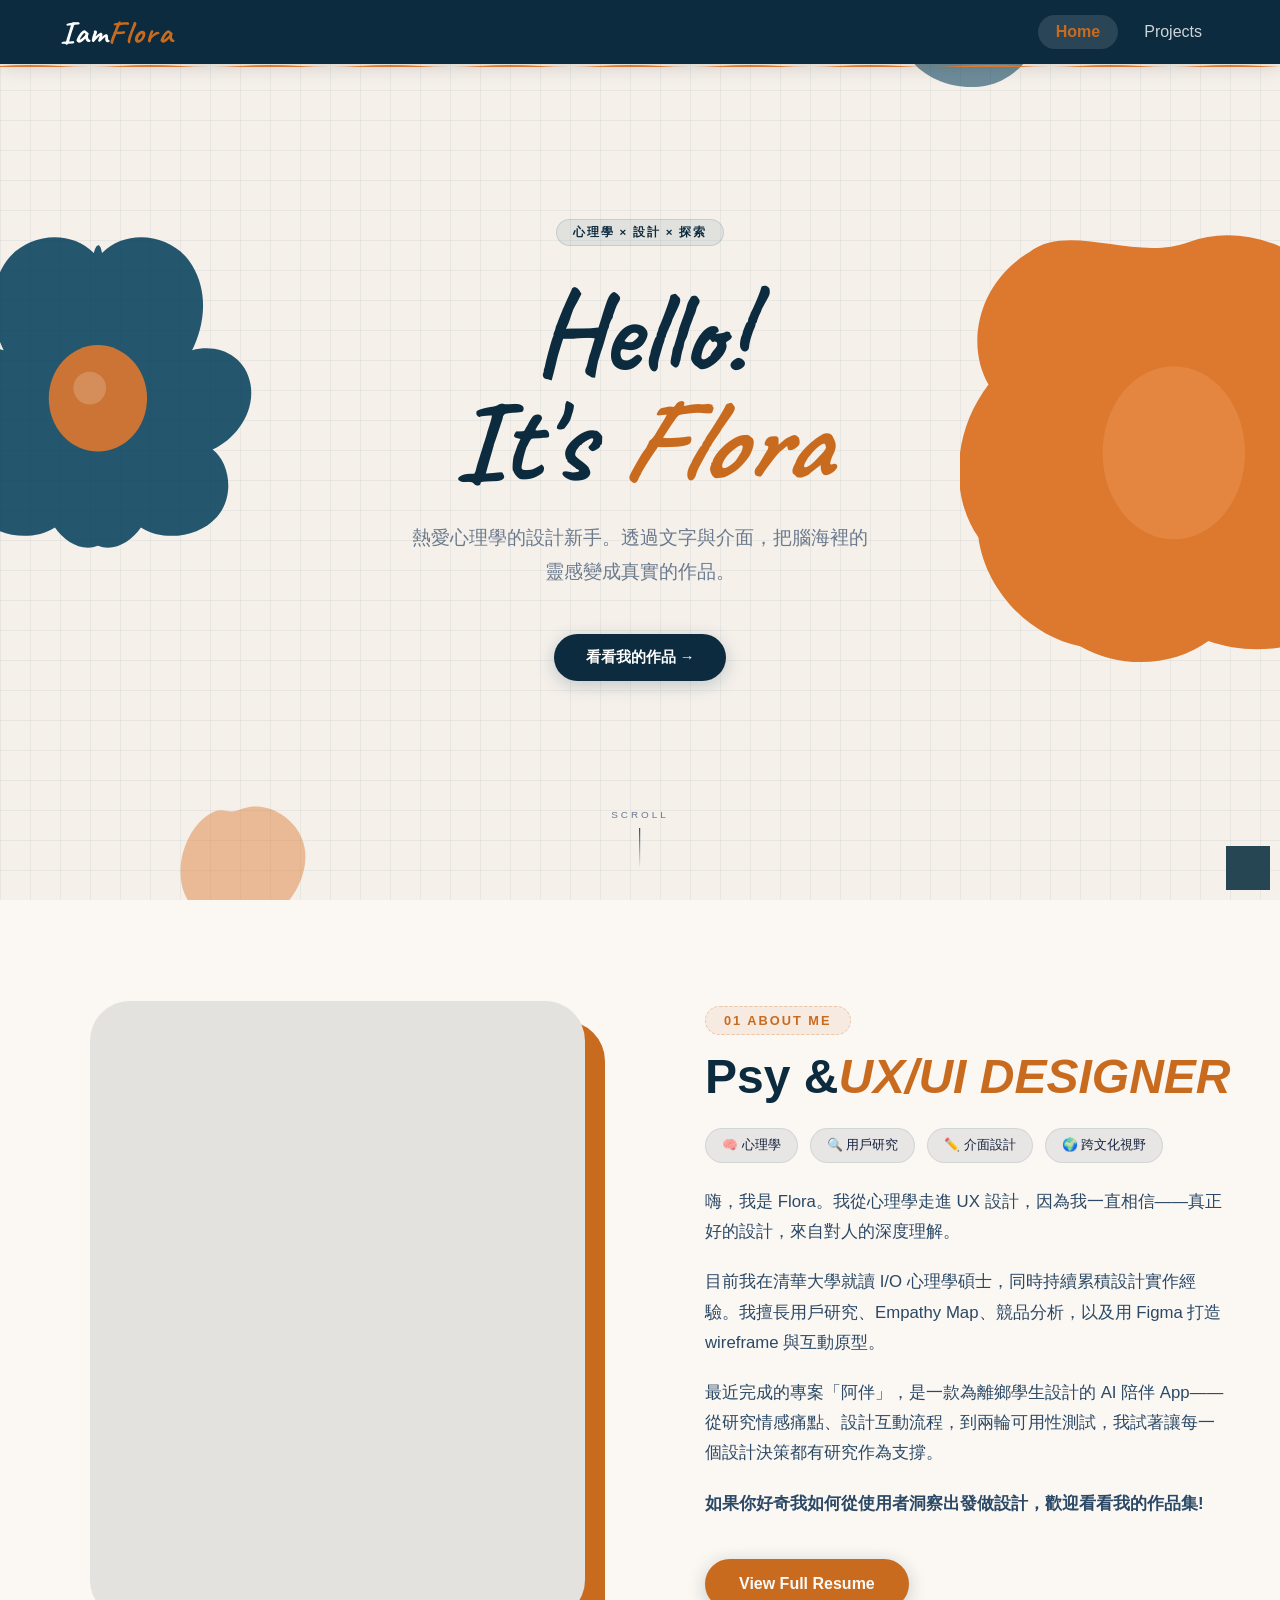
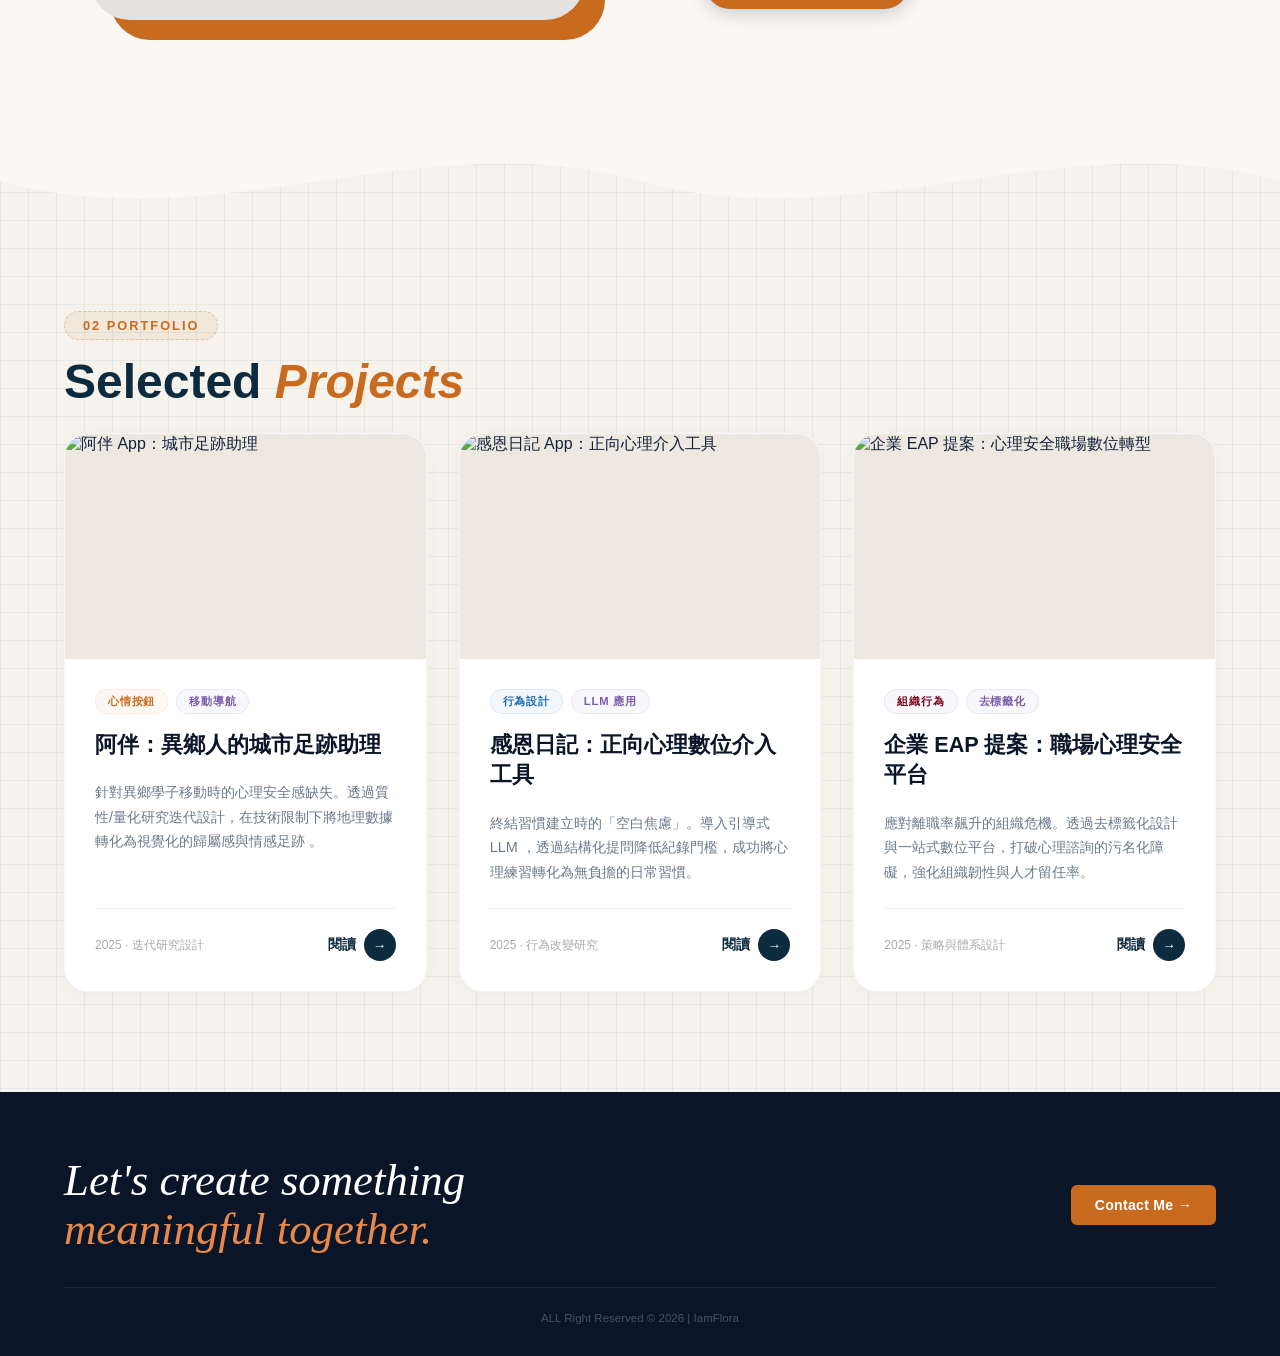
==== index.html @ be003c00 "Add files via upload" ====
<!DOCTYPE html>
<html lang="en">
<head>
    <meta charset="UTF-8">
    <meta name="viewport" content="width=device-width, initial-scale=1.0">
    <title>IamFlora</title>
    <link href="midterm.css" rel="stylesheet" >
    <link rel="preconnect" href="https://fonts.googleapis.com">
    <link rel="preconnect" href="https://fonts.gstatic.com" crossorigin>
    <link href="https://fonts.googleapis.com/css2?family=Caveat:wght@400..700&display=swap" rel="stylesheet">
    <!--AOS-->
    <link href="https://unpkg.com/aos@2.3.1/dist/aos.css" rel="stylesheet">
    <script src="https://unpkg.com/aos@2.3.1/dist/aos.js"></script>
</head>

<body>

<!-- NAV -->
<nav>
  <a href="index.html" class="nav-logo">Iam<span>Flora</span></a>
  <div class="nav-links">
    <a href="index.html" class="active">Home</a>
    <a href="projects.html">Projects</a>
  </div>
  <button class="hamburger" id="hamburger">
    <span></span><span></span><span></span>
  </button>
</nav>
<div class="mobile-menu" id="mobileMenu">
  <a href="index.html" class="active">Home</a>
  <a href="projects.html">Projects</a>
</div>



<!-- HERO -->
<section class="hero">

<div class="blob blob-1" aria-hidden="true">
  <svg viewBox="0 0 500 520" fill="none" xmlns="http://www.w3.org/2000/svg">
    <path d="
      M250 80
      C275 55, 320 62, 338 92
      C356 122, 348 155, 338 175
      C363 168, 390 180, 395 208
      C400 236, 380 262, 358 272
      C375 285, 380 318, 362 338
      C344 358, 310 362, 288 348
      C278 362, 262 372, 246 366
      C230 372, 214 362, 204 348
      C182 362, 148 358, 130 338
      C112 318, 117 285, 134 272
      C112 262, 92 236, 97 208
      C102 180, 129 168, 154 175
      C144 155, 136 122, 154 92
      C172 62, 217 55, 242 80
      C244 72, 248 68, 250 80Z
    " fill="#003B59" opacity="0.85"/>
    <!-- amber centre -->
    <ellipse cx="246" cy="222" rx="48" ry="52" fill="#DD782F" opacity="0.9"/>
    <!-- white dot highlight -->
    <circle cx="238" cy="212" r="16" fill="#fff" opacity="0.18"/>
  </svg>
</div>

  <!-- Blob 2: amber irregular blob right -->
  <div class="blob blob-2" aria-hidden="true">
    <svg viewBox="0 0 440 480" fill="none" xmlns="http://www.w3.org/2000/svg">
      <path d="
        M225 28
        C278 8, 348 35, 378 88
        C408 141, 395 205, 370 248
        C405 278, 418 338, 388 382
        C358 426, 295 438, 244 420
        C210 445, 158 448, 118 425
        C68 415, 25 370, 18 318
        C-10 278, -8 215, 28 168
        C5 128, 18 68, 68 38
        C108 8, 172 48, 225 28Z
      " fill="#DD782F"/>
      <!-- inner lighter accent -->
      <ellipse cx="210" cy="235" rx="70" ry="85" fill="#F0A060" opacity="0.35"/>
    </svg>
  </div>

  <!-- Blob 3: small navy top-right -->
  <div class="blob blob-3" aria-hidden="true">
    <svg viewBox="0 0 160 160" fill="none" xmlns="http://www.w3.org/2000/svg">
      <path d="M80 8 C110 0,148 22,155 55 C162 88,140 125,110 140 C80 155,35 145,15 118 C-5 91,5 45,30 22 C50 5,58 14,80 8Z" fill="#003B59"/>
    </svg>
  </div>

  <!-- Blob 4: small amber bottom-left -->
  <div class="blob blob-4" aria-hidden="true">
    <svg viewBox="0 0 140 140" fill="none" xmlns="http://www.w3.org/2000/svg">
      <path d="M70 5 C100 -5,135 20,138 52 C141 84,118 118,88 130 C58 142,18 128,6 98 C-6 68,8 25,35 10 C50 2,52 13,70 5Z" fill="#DD782F"/>
    </svg>
  </div>

  <!-- Centre content -->
  <div class="hero-content">
    <span class="hero-eyebrow">心理學 × 設計 × 探索</span>
    <h1 class="hero-title">Hello!<br>It's <em>Flora</em></h1>
    <p class="hero-sub">熱愛心理學的設計新手。透過文字與介面，把腦海裡的靈感變成真實的作品。</p>
    <div class="hero-links">
      <a href="#projects" class="btn-solid">看看我的作品 →</a>
    </div>
  </div>

  <div class="scroll-hint">
    <span>Scroll</span>
    <div class="scroll-line"></div>
  </div>
</section>


<section class="about" id="about">
  <div class="about-wrap">
    <div class="about-photo">
      <img src="images/Profile1.png" alt="Flora" onerror="this.style.display='none'; this.parentElement.innerHTML='<div class=\'about-photo-placeholder\'>F</div>'">
    </div>
    <div class="about-text">
    <div class="section-header">
      <span class="section-tag">01 ABOUT ME</span>
      <h2 class="section-title">Psy &<em>UX/UI DESIGNER</em></h2>
    </div>
     <div class="interest-pills">
        <span class="pill">🧠 心理學</span>
        <span class="pill">🔍 用戶研究</span>
        <span class="pill">✏️ 介面設計</span>
        <span class="pill">🌍 跨文化視野</span>
      </div>
      <p>嗨，我是 Flora。我從心理學走進 UX 設計，因為我一直相信——真正好的設計，來自對人的深度理解。</p>
      <p>目前我在清華大學就讀 I/O 心理學碩士，同時持續累積設計實作經驗。我擅長用戶研究、Empathy Map、競品分析，以及用 Figma 打造 wireframe 與互動原型。</p>
      <p>最近完成的專案「阿伴」，是一款為離鄉學生設計的 AI 陪伴 App——從研究情感痛點、設計互動流程，到兩輪可用性測試，我試著讓每一個設計決策都有研究作為支撐。</p>
      <p><b>如果你好奇我如何從使用者洞察出發做設計，歡迎看看我的作品集!</b></p>
      <div class="about-action">
        <a href="assets/flora_resume.pdf" class="download-btn" target="_blank">View Full Resume</a>
      </div>
    </div>
  </div>
</section>

<!-- WAVY DIVIDER -->
<div class="hand-divider">
  <svg viewBox="0 0 1440 120" xmlns="http://www.w3.org/2000/svg" preserveAspectRatio="none" style="display:block;width:100%;height:120px;">
    <path d="M0,60 C240,120 480,0 720,60 C960,120 1200,0 1440,60 L1440,0 L0,0 Z" fill="#fbf7f2"/>
  </svg>
</div>


<section class="project-section" id="projects">
  <div class="project-inner">
    <div class="section-header">
  <span class="section-tag">02 PORTFOLIO</span>
  <h2 class="section-title">Selected <em>Projects</em></h2>
</div>
    <div class="project-grid">

      <a href="projects.html#aban" class="pcard third c-amber">
        <div class="pcard-img">
          <img src="images/aban.png" alt="阿伴 App：城市足跡助理">
        </div>
        <div class="pcard-body">
          <div class="pcard-cats">
            <span class="cat cat-psych">心情按鈕</span>
            <span class="cat cat-res">移動導航</span>
          </div>
          <h2><span> 阿伴：異鄉人的城市足跡助理</span></h2>
          <p>針對異鄉學子移動時的心理安全感缺失。透過質性/量化研究迭代設計，在技術限制下將地理數據轉化為視覺化的歸屬感與情感足跡 。</p>
          <div class="pcard-footer">
            <span class="pcard-meta">2025 · 迭代研究設計</span>
            <span class="pcard-link">閱讀 <span class="arrow">→</span></span>
          </div>
        </div>
      </a>

      <a href="projects.html#journal" class="pcard third c-navy">
        <div class="pcard-img">
          <img src="images/hotdogg.png" alt="感恩日記 App：正向心理介入工具">
        </div>
        <div class="pcard-body">
          <div class="pcard-cats">
            <span class="cat cat-ui">行為設計</span>
            <span class="cat cat-res">LLM 應用</span>
          </div>
          <h2><span>感恩日記：正向心理數位介入工具</span></h2>
          <p>終結習慣建立時的「空白焦慮」。導入引導式 LLM ，透過結構化提問降低紀錄門檻，成功將心理練習轉化為無負擔的日常習慣。</p>
          <div class="pcard-footer">
            <span class="pcard-meta">2025 · 行為改變研究</span>
            <span class="pcard-link">閱讀 <span class="arrow">→</span></span>
          </div>
        </div>
      </a>

      <a href="projects.html#EAP" class="pcard third c-teal">
        <div class="pcard-img">
          <img src="images/Article6.png" alt="企業 EAP 提案：心理安全職場數位轉型">
        </div>
        <div class="pcard-body">
          <div class="pcard-cats">
            <span class="cat cat-blog">組織行為</span>
            <span class="cat cat-res">去標籤化</span>
          </div>
          <h2><span>企業 EAP 提案：職場心理安全平台</span></h2>
          <p>應對離職率飆升的組織危機。透過去標籤化設計與一站式數位平台，打破心理諮詢的污名化障礙，強化組織韌性與人才留任率。</p>
          <div class="pcard-footer">
            <span class="pcard-meta">2025 · 策略與體系設計</span>
            <span class="pcard-link">閱讀 <span class="arrow">→</span></span>
          </div>
        </div>
      </a>

    </div>
  </div>
</section>
<!--aside-->
<aside>
    <a href="#top">
        <div class="totop"></div>
    </a>
</aside>

<!-- FOOTER -->
<footer>
  <div class="footer-inner">
    <div class="footer-headline">
      Let's create something<br><span>meaningful together.</span>
    </div>
    <div class="footer-cta-wrap">
      <a href="mailto:22imflora.ho@gmail.com" class="footer-contact">
        Contact Me →
      </a>
    </div>
  </div>
  <div class="footer-copy">
    ALL Right Reserved &copy; 2026 | IamFlora
  </div>
</footer>

<script>

  AOS.init({
    duration: 800,
    once: true
  });

  // Hamburger menu
  const hamburger = document.getElementById('hamburger');
  const mobileMenu = document.getElementById('mobileMenu');
  hamburger.addEventListener('click', () => {
    hamburger.classList.toggle('open');
    mobileMenu.classList.toggle('open');
  });

  // Scroll reveal + skill bar animation
  const observer = new IntersectionObserver((entries) => {
    entries.forEach((e, i) => {
      if (e.isIntersecting) {
        setTimeout(() => {
          e.target.classList.add('visible');
          e.target.querySelectorAll('.bar-fill[data-width]').forEach(bar => {
            bar.style.width = bar.dataset.width + '%';
          });
        }, i * 80);
      }
    });
  }, { threshold: 0.1 });

  document.querySelectorAll('.reveal').forEach(el => observer.observe(el));
</script>


</body>

</html>
---- midterm.css ----
@charset "utf-8";
/* CSS Document */
@import url('https://fonts.googleapis.com/css2?family=Caveat:wght@400..700&display=swap');

* {
  box-sizing: border-box;
  margin: 0;
  padding: 0;
}

html {
  scroll-behavior: smooth;
}

body {
      background-color: var(--cream);
      background-image:
        linear-gradient(rgba(0,59,89,0.06) 1px, transparent 1px),
        linear-gradient(90deg, rgba(0,59,89,0.06) 1px, transparent 1px);
      background-size: 28px 28px;
      font-family: 'Noto Sans TC', sans-serif;
      color: #14213D;
      overflow-x: hidden;
    }

:root {
  --navy:     #0D2B3E; 
  --amber:    #C96B1F;    /* 強調色：溫暖、洞察 */
  --amber-lt: #E8894A;
  --cream:    #F6F2EC;    /* 背景底色：紙張質感 */
  --sand:     #EDE8E0;
  --white:    #FAFAF8;
  --dark:     #0A1628;
  --text:     #2b4966;
  --muted:    #6B7A8D;
  --subtle:   #A8B4C0;
    }


  /* ── NAV ── */
    nav {
      position: fixed; 
      top: 0; 
      left: 0; 
      width: 100%;
      height: 64px;
      background: var(--navy);
      display: flex; align-items: center; justify-content: space-between;
      padding: 0 60px;
      z-index: 1000;
      box-shadow: 0 2px 20px rgba(0,0,0,0.15);
    }

      nav::after {
      content: '';
      position: absolute;
      bottom: -3px; left: 0; width: 100%; height: 3px;
      background: url("data:image/svg+xml,%3Csvg xmlns='http://www.w3.org/2000/svg' width='1440' height='6'%3E%3Cpath d='M0,3 Q30,1 60,3 Q90,5 120,3 Q150,1 180,3 Q210,5 240,3 Q270,1 300,3 Q330,5 360,3 Q390,1 420,3 Q450,5 480,3 Q510,1 540,3 Q570,5 600,3 Q630,1 660,3 Q690,5 720,3 Q750,1 780,3 Q810,5 840,3 Q870,1 900,3 Q930,5 960,3 Q990,1 1020,3 Q1050,5 1080,3 Q1110,1 1140,3 Q1170,5 1200,3 Q1230,1 1260,3 Q1290,5 1320,3 Q1350,1 1380,3 Q1410,5 1440,3' stroke='%23DD782F' stroke-width='2' fill='none'/%3E%3C/svg%3E") repeat-x;
    }
    
    .nav-logo {
      font-family: 'Caveat', cursive;
      font-size: 2rem; font-weight: 700;
      color: #fff; text-decoration: none;
      letter-spacing: 1px;
    }

    .nav-logo span { color: var(--amber); }

    .nav-links { 
      display: flex; 
      gap: 8px; 
    }

    .nav-links a {
      color: rgba(255,255,255,0.8);
      text-decoration: none;
      padding: 8px 18px;
      border-radius: 20px;
      font-size: 1rem;
      font-weight: 500;
      transition: all 0.25s;
    }
    .nav-links a:hover, .nav-links a.active {
      background: rgba(255,255,255,0.12);
      color: #fff;
    }
    .nav-links a.active { color: var(--amber); font-weight: 700; }


    /* hamburger */
    .hamburger {
      display: none;
      flex-direction: column;
      gap: 5px;
      cursor: pointer; 
      padding: 4px;
      background: none;
      border: none;
    }
    .hamburger span {
      display: block; 
      width: 24px; height: 2px;
      background: #fff; 
      border-radius: 2px;
      transition: all 0.3s;
    }
    .hamburger.open span:nth-child(1) { transform: translateY(7px) rotate(45deg); }
    .hamburger.open span:nth-child(2) { opacity: 0; }
    .hamburger.open span:nth-child(3) { transform: translateY(-7px) rotate(-45deg); }

    .mobile-menu {
      display: none;
      position: fixed; 
      top: 64px;
      left: 0; 
      width: 100%;
      background: var(--navy);
      flex-direction: column;
      padding: 16px 24px 24px;
      z-index: 999;
      border-top: 1px solid rgba(255,255,255,0.1);
    }
    .mobile-menu.open { 
      display: flex; 
    }
    .mobile-menu a {
      color: rgba(255,255,255,0.85);
      text-decoration: none;
      padding: 14px 0;
      font-size: 1rem;
      border-bottom: 1px solid rgba(255,255,255,0.08);
    }
    .mobile-menu a.active { 
      color: var(--amber); 
      font-weight: 700;
     }

/* ── HERO ── */
    .hero{
      min-height:100vh;
      display:flex;align-items:center;justify-content:center;
      position:relative;overflow:hidden;
      background:#F5F0EA;
    }

    /* Grid texture */
    .hero::before{
      content:'';
      position:absolute;inset:0;
      background-image:
        linear-gradient(rgba(0,59,89,0.055) 1px,transparent 1px),
        linear-gradient(90deg,rgba(0,59,89,0.055) 1px,transparent 1px);
      background-size:30px 30px;
      z-index:0;
    }

    /* ── organic blobs ── */
    .blob{
      position:absolute;
      pointer-events:none;user-select:none;
      z-index:1;
    }
    .blob-1{
      left:-12vw;top:50%;
      transform:translateY(-52%);
      width:clamp(260px,40vw,600px);
      animation:driftA 9s ease-in-out infinite;
    }
    .blob-2{
      right:-10vw;top:50%;
      transform:translateY(-48%);
      width:clamp(220px,35vw,520px);
      animation:driftB 11s ease-in-out infinite;
    }
    .blob-3{
      right:18vw;top:-6vh;
      width:clamp(80px,12vw,180px);
      opacity:0.55;
      animation:driftC 7s ease-in-out infinite;
    }
    .blob-4{
      left:14vw;bottom:-4vh;
      width:clamp(70px,10vw,150px);
      opacity:0.45;
      animation:driftD 8s ease-in-out infinite;
    }

    @keyframes driftA{
      0%,100%{transform:translateY(-52%) rotate(-2deg)}
      50%{transform:translateY(-58%) rotate(3deg)}
    }
    @keyframes driftB{
      0%,100%{transform:translateY(-48%) rotate(4deg)}
      50%{transform:translateY(-42%) rotate(-3deg)}
    }
    @keyframes driftC{
      0%,100%{transform:rotate(-5deg) scale(1)}
      50%{transform:rotate(8deg) scale(1.08)}
    }
    @keyframes driftD{
      0%,100%{transform:rotate(6deg) scale(1)}
      50%{transform:rotate(-4deg) scale(1.06)}
    }

    /* Centre text */
    .hero-content{
      position:relative;z-index:2;
      text-align:center;
      padding:calc(var(--nav-h) + 40px) 20px 80px;
      max-width:700px;
    }

    .hero-eyebrow{
      display:inline-flex;align-items:center;gap:8px;
      background:rgba(0,59,89,0.08);
      border:1px solid rgba(0,59,89,0.12);
      color:var(--navy);
      font-size:0.72rem;font-weight:600;
      padding:5px 16px;border-radius:20px;
      letter-spacing:1.8px;text-transform:uppercase;
      margin-bottom:32px;
      animation:fadeUp 0.7s ease both;
    }

    .hero-title{
      font-family:'Caveat',cursive;
      font-size:clamp(4rem,9vw,8.5rem);
      font-weight:700;line-height:0.95;
      color:var(--navy);
      margin-bottom:24px;
      animation:fadeUp 0.8s 0.1s ease both;
    }
    .hero-title em{
      font-style:italic;
      color:var(--amber);
    }

    .hero-sub{
      font-size:clamp(1rem,1.8vw,1.18rem);
      color:var(--muted);line-height:1.85;
      max-width:460px;margin:0 auto 44px;
      animation:fadeUp 0.8s 0.2s ease both;
    }

    .hero-links{
      display:flex;gap:14px;justify-content:center;flex-wrap:wrap;
      animation:fadeUp 0.8s 0.3s ease both;
    }
    .btn-solid{
      background:var(--navy);color:#fff;
      padding:14px 32px;border-radius:32px;
      text-decoration:none;font-weight:700;font-size:0.92rem;
      transition:all 0.3s;
      box-shadow:0 4px 18px rgba(0,59,89,0.22);
    }
    .btn-solid:hover{background:var(--dark);transform:translateY(-2px);box-shadow:0 8px 28px rgba(0,59,89,0.3)}
    .btn-ghost{
      border:2px solid var(--navy);color:var(--navy);
      padding:12px 28px;border-radius:32px;
      text-decoration:none;font-weight:700;font-size:0.92rem;
      transition:all 0.3s;
    }
    .btn-ghost:hover{background:var(--navy);color:#fff;transform:translateY(-2px)}

    /* scroll hint */
    .scroll-hint{
      position:absolute;bottom:32px;left:50%;
      transform:translateX(-50%);
      display:flex;flex-direction:column;align-items:center;gap:8px;
      z-index:2;animation:fadeUp 1s 0.8s ease both;
    }
    .scroll-hint span{font-size:0.62rem;letter-spacing:3px;text-transform:uppercase;color:var(--muted)}
    .scroll-line{
      width:1px;height:40px;
      background:linear-gradient(to bottom,var(--navy),transparent);
      animation:pulse 2s ease-in-out infinite;
    }
    @keyframes pulse{0%,100%{opacity:0.3;transform:scaleY(0.7)}50%{opacity:1;transform:scaleY(1)}}

/* ── 統一標題區容器 ── */
.section-header {
  display: flex;
  flex-direction: column; /* 關鍵修改：強制上下堆疊 */
  align-items: flex-start; /* 靠左對齊，若要全站置中可改為 center */
  gap: 16px;               /* 標籤與下方標題的間距 */
  margin-bottom: 2ㄢpx;
  position: relative;
}      

/* ── 統一標籤 (磨砂玻璃虛線感) ── */
.section-tag {
  display: inline-block;
  font-size: 0.8rem;
  letter-spacing: 2px;
  text-transform: uppercase;
  color: var(--amber);
  font-weight: 700;
  background: rgba(201, 107, 31, 0.08); 
  border: 1.5px dashed rgba(201, 107, 31, 0.3);
  padding: 6px 18px;
  border-radius: 30px;
  white-space: nowrap;     /* 防止標籤文字斷行 */
  margin-top: 10px;        /* 微調垂直位置對齊大標題 */
}

/* ── 統一主標題 (支援上下排列) ── */
.section-title {
  font-family: 'Noto Sans TC', sans-serif; /* 截圖中看起來更像黑體 */
  font-size: clamp(3rem, 6vw, 3rem);
  font-weight: 900;        /* 增加粗細，符合截圖風格 */
  line-height: 1.1;
  color: var(--navy);
  margin: 0;
  position: relative;
  display: block;          /* 確保它是塊級元素以便上下排列 */
}

/* 截圖中的強調色文字 (做設計) */
.section-title em {
  font-style: italic;
  color: var(--amber);
  margin-top: 12px;
}



/* ── ABOUT 區塊優化 ── */
.about {
  background-color: #fbf7f2;
  padding: 80px 0;
  position: relative;
  overflow: hidden;
}

.about-wrap {
  display: grid;
  grid-template-columns: 45% 55%; /* 照片佔 45%，文字佔 55% */
  max-width: 1100px;
  margin: 0 auto;
  align-items: center; /* 垂直居中 */
  gap: 120px; /* 增加照片與文字間的呼吸感 */
}

.about-photo {
  background-color: rgba(13, 43, 62, 0.1);
  position: relative;
  width: 100%;
  aspect-ratio: 4/5;
  border-radius: 40px; /* 增加大圓角，呼應手寫風格 */
  overflow: hidden;
  box-shadow: 20px 20px 0px var(--amber); /* 加上偏移實色陰影，增加設計感 */
}

.about-photo img {
  width: 100%;
  height: 100%;
  object-fit: cover;
  display: block;
}

/* 修正文字顏色與間距 */
.about-text p {
  font-size: 1.05rem;
  color: var(--text);
  line-height: 1.8;
  margin-bottom: 20px;
  max-width: 520px;
}


.about-text {
  margin-bottom: 16px;
  padding: 16px 0;
  text-align: left; /* 確保文字靠左對齊 */
}

/* 按鈕位置調整 */
.about-action {
  margin-top: 40px;
}

/* 藥丸樣式修正 */
.interest-pills {
  display: flex;
  flex-wrap: wrap;
  gap: 12px;
  margin: 24px 0px;
}

.pill {
  background: rgba(13, 43, 62, 0.08);
  border: 1px solid rgba(0, 59, 89, 0.1);
  padding: 8px 16px;
  border-radius: 50px;
  font-size: 0.8rem;
}
 

.download-btn {
  display: inline-flex; 
  width: fit-content;
  background: var(--amber);
  border: 2px solid var(--amber);
  color: #FAFAF8;
  padding: 14px 32px;
  border-radius: 32px;
  text-decoration: none;
  font-weight: 700;
  font-size: 1rem;
  display: flex;
  align-items: center;
  gap: 8px;
  transition: all 0.3s ease;
  box-shadow:0 4px 18px rgba(0,59,89,0.22);
}

.download-btn:hover {
  background: rgba(221, 120, 47, 0.08);
  color: var(--amber);
  box-shadow: 0 5px 15px rgba(201, 107, 31, 0.3);
  transform: translateY(-2px);
}



/* ── 專案區塊整體佈局 ── */
.project-section { 
  padding: 60px 0 100px; /* 增加頂部間距，營造區塊呼吸感 */
}

.project-inner { 
  width: 90%; 
  max-width: 1200px; /* 稍微放寬，讓三欄佈局更舒展 */
  margin: 0 auto; 
}

.project-grid {
  display: grid;
  grid-template-columns: repeat(12, 1fr);
  gap: 32px; /* 增加間距，減少卡片間的擁擠感 */
}

/* ── 卡片基礎樣式 ── */
.pcard {
  background: #fff;
  border-radius: 24px; /* 更圓潤的角，提升親和力與現代感 */
  overflow: hidden;
  box-shadow: 0 4px 20px rgba(0,0,0,0.03); /* 極淡的初始投影 */
  text-decoration: none; 
  color: inherit;
  margin-top: 24px;
  display: flex; 
  flex-direction: column;
  /* 使用貝茲曲線讓懸浮動畫更優雅 */
  transition: transform 0.5s cubic-bezier(0.165, 0.84, 0.44, 1), 
              box-shadow 0.5s cubic-bezier(0.165, 0.84, 0.44, 1);
  position: relative;
  border: 1px solid rgba(0,0,0,0.03); /* 淡淡的邊框增加精緻度 */
}

/* 僅保留使用的三欄佈局 (Span 4 = 12欄中的3格) */
.pcard.third { 
  grid-column: span 4; 
}


/* ── 圖片容器 ── */
.pcard-img {
  width: 100%; 
  overflow: hidden;
  background: var(--sand);
  flex-shrink: 0;
  aspect-ratio: 16 / 10; /* 統一比例，確保圖片視覺整齊 */
}

.pcard-img img {
  width: 100%; 
  height: 100%; 
  object-fit: cover; 
  display: block;
  transition: transform 0.8s cubic-bezier(0.165, 0.84, 0.44, 1);
}

.pcard:hover .pcard-img img { 
  transform: scale(1.08); /* 圖片輕微放大增加沈浸感 */
}

/* ── 內容區塊 ── */
.pcard-body { 
  padding: 30px; /* 增加內距，建立內容呼吸感 */
  flex: 1; 
  display: flex; 
  flex-direction: column; 
}

/* 標籤 Chips */
.pcard-cats { 
  display: flex;
  gap: 8px; 
  margin-bottom: 16px; 
  flex-wrap: wrap; 
}

.cat {
  font-size: 0.7rem;
  padding: 4px 12px; 
  border-radius: 50px; /* 膠囊狀標籤更有設計感 */
  font-weight: 700;
  text-transform: uppercase; 
  letter-spacing: 0.8px;
  border: 1px solid transparent;
}

/* 根據專案性質微調標籤配色 */
.cat-ui     { background: rgba(30, 108, 176, 0.05); color: #1a6cb0; border-color: rgba(30, 108, 176, 0.1); }
.cat-psych  { background: rgba(221, 120, 47, 0.05); color: var(--amber); border-color: rgba(221, 120, 47, 0.1); }
.cat-res    { background: rgba(123, 94, 167, 0.05); color: #7B5EA7; border-color: rgba(123, 94, 167, 0.1); }
.cat-blog    { background: rgba(123, 94, 167, 0.05); color: #790c20; border-color: rgba(123, 94, 167, 0.1); }


/* ── 標題與手繪感底線 ── */
.pcard-body h2 {
  font-size: 1.35rem; 
  font-weight: 800; 
  color: var(--dark);
  margin-bottom: 12px; 
  line-height: 1.4;
}

/* 標題 span 的手繪底線動畫效果 */
.pcard-body h2 span {
  display: inline-block;
  background-image: url("data:image/svg+xml,%3Csvg xmlns='http://www.w3.org/2000/svg' width='200' height='8'%3E%3Cpath d='M2 6 Q50 2 100 5 Q150 8 198 4' stroke='%23DD782F' stroke-width='3' fill='none' stroke-linecap='round'/%3E%3C/svg%3E");
  background-repeat: no-repeat;
  background-position: 0 105%;
  background-size: 0% 8px; /* 初始寬度為 0 */
  transition: background-size 0.4s ease;
  padding-bottom: 8px;
}

/* 當滑鼠進入卡片，底線像畫開一樣展開 */
.pcard:hover h2 span {
  background-size: 100% 8px;
}

.pcard-body p {
  font-size: 0.9rem; 
  color: var(--muted); 
  line-height: 1.7; /* 增加行高，提升長文閱讀舒適度 */
  flex: 1; 
  margin-bottom: 24px;
}

/* ── 頁腳引導 ── */
.pcard-footer {
  display: flex; 
  align-items: center; 
  justify-content: space-between;
  border-top: 1px solid rgba(0, 0, 0, 0.05); /* 淡淡的分割線 */
  padding-top: 20px;
}

.pcard-meta { 
  font-size: 0.75rem; 
  color: #aaa; 
  font-weight: 500;
}

.pcard-link {
  display: inline-flex; 
  align-items: center; 
  gap: 8px;
  font-size: 0.85rem; 
  font-weight: 700; 
  color: var(--navy);
}

.pcard-link .arrow {
  width: 32px; 
  height: 32px; 
  border-radius: 50%;
  background: var(--navy); 
  color: #fff;
  display: flex; 
  align-items: center; 
  justify-content: center;
  transition: all 0.3s ease;
}

.pcard:hover .pcard-link .arrow { 
  transform: translateX(5px); 
  background: var(--amber); /* 懸浮時箭頭變色引導點擊 */
}

/*aside*/
aside{
	position:fixed;
	right:10px;
	bottom:10px;
	z-index:100000;
}

.totop{
	width:44px;
	height:44px;

	background:rgba(38, 70, 83, 1) url(../images/top2x.png) no-repeat;
	background-size:200%;
	background-position:0px 0px;

}

.totop:hover{
	background:rgba(38, 70, 83, 1) url(../images/top2x.png) no-repeat;
	background-size:200%;
	background-position:-44px 0px;
}

 /* ═══ FOOTER ═══ */
    footer {
      background: var(--dark);
      color: rgba(255,255,255,0.5);
      padding: 64px 64px 32px;
    }

    .footer-inner {
      max-width: 1160px; margin: 0 auto;
      display: flex; align-items: center;
      justify-content: space-between;
      padding-bottom: 32px;
      border-bottom: 1px solid rgba(255,255,255,0.06);
      margin-bottom: 24px;
      flex-wrap: wrap; gap: 32px;
    }

    .footer-headline {
      font-family: 'DM Serif Display', serif;
      font-size: clamp(1.8rem, 4vw, 2.8rem);
      font-weight: 400; color: #fff;
      line-height: 1.1;
      font-style: italic;
    }

    .footer-headline span { color: var(--amber-lt); }

    .footer-cta-wrap { display: flex; flex-direction: column; align-items: flex-end; gap: 16px; }

    .footer-contact {
      display: inline-flex; align-items: center; gap: 8px;
      background: var(--amber); color: #fff;
      padding: 12px 24px; border-radius: 6px;
      text-decoration: none; font-weight: 600;
      font-size: 0.88rem; letter-spacing: 0.02em;
      transition: all 0.25s var(--ease);
    }
    .footer-contact:hover { background: var(--amber-lt); transform: translateY(-2px); }

    .footer-copy {
      max-width: 1160px; margin: 0 auto;
      font-size: 0.72rem; text-align: center;
      color: rgba(255,255,255,0.25);
    }


/* ============================================================
   RESPONSIVE DESIGN (響應式佈局)
   ============================================================ */

/* 平板電腦與小型筆電 (1024px 以下) */
@media (max-width: 1024px) {
  nav { 
    padding: 0 30px; 
  }

  .about-wrap {
    width: 95%; 
    max-width: 100%;
    padding: 0 40px;
    gap: 80px; 
  }
  .about-text {
    max-width: 90%; 
    flex: 1;
  }

  .about-photo { 
    max-width: 420px; 
    margin: 0 auto; 
  }
  
  .interest-pills { 
    justify-content: left; 
  }
}


/* ============================================================
   標準手機版 (768px 以下) 整合優化版
   ============================================================ */
@media (max-width: 768px) {
  /* ── 導航列與佈局 ── */
  nav { 
    padding: 0 20px; 
  }
  .nav-links { 
    display: none; 
  }
  .hamburger { 
    display: flex; 
  }

  /* ── Hero 區塊比例 ── */
  .hero-title { 
    font-size: clamp(3rem, 11vw, 4.5rem); 
    margin-bottom: 20px;
  }
  .hero-sub {
    font-size: 1rem;
    padding: 0 15px;
    margin-bottom: 32px;
  }

  /* 背景裝飾優化 */
  .blob-3, .blob-4 { display: none; } 
  .blob-1 { width: 180px; left: -50px; top: 15%; opacity: 0.4; }
  .blob-2 { width: 160px; right: -40px; bottom: 10%; opacity: 0.4; }

  /* Hero 按鈕並排 */
  .hero-links {
    display: flex;
    flex-direction: row; 
    justify-content: center;
    gap: 12px;
    padding: 0 20px;
  }
  .btn-ghost { display: none; }
  .btn-solid { flex: 1; max-width: 180px; padding: 12px 15px; font-size: 0.9rem; }

  /* ── About Me 區塊佈局 (標題移至照片上方) ── */
  .about-wrap {
    display: flex;
    flex-direction: column; /* 改用 Flex 方便控制 order */
    align-items: center;
    gap: 32px;
    padding: 0 24px;
  }

  /* 使內部元素能獨立排序 */
  .about-text {
    display: contents; 
  }

  /* 1. 標題區置中並排在最前 */
  .section-header {
    order: 1; 
    align-items: center; 
    text-align: center;
    margin-bottom: 0; /* 靠 order 控制間距 */
  }
  .section-title { font-size: 2.2rem; }
  .section-title::after {
    left: 50%;
    transform: translateX(-50%);
    width: 85%;
  }

  /* 2. 照片排在標題下方 */
  .about-photo {
    order: 2;
    width: 85%;
    max-width: 320px;
    box-shadow: 12px 12px 0px var(--amber);
    margin: 0 auto;
  }

  /* 3. 興趣標籤排在照片下方 */
  .interest-pills {
    order: 3;
    justify-content: center;
    gap: 8px;
    margin: 8px 0;
  }

  /* 4. 介紹文字排在標籤下方 */
  .about-text p {
    order: 4;
    text-align: center;
    font-size: 0.95rem;
    margin: 0 auto 16px;
    max-width: 100%;
  }

  /* 5. 下載按鈕區排在最後並置中 */
  .about-action {
    order: 5;
    display: flex;
    justify-content: center;
    width: 100%;
    margin-top: 8px;
  }

  .download-btn {
    align-items: center; 
    justify-content: center;
    margin: 0;
  }

  /* ── 專案卡片比例 ── */
  .project-grid { 
    gap: 32px; 
    padding: 0 10px;
  }
  .pcard.third { grid-column: span 12; }
  .pcard-body { padding: 24px; }
  .pcard-body h2 { font-size: 1.2rem; }

  /* ── Footer 比例 ── */
  .footer-inner {
    flex-direction: column;
    text-align: center;
    gap: 24px;
    padding: 40px 20px;
  }
  .footer-headline { font-size: 1.8rem; }
  .footer-cta-wrap { align-items: center; }
}
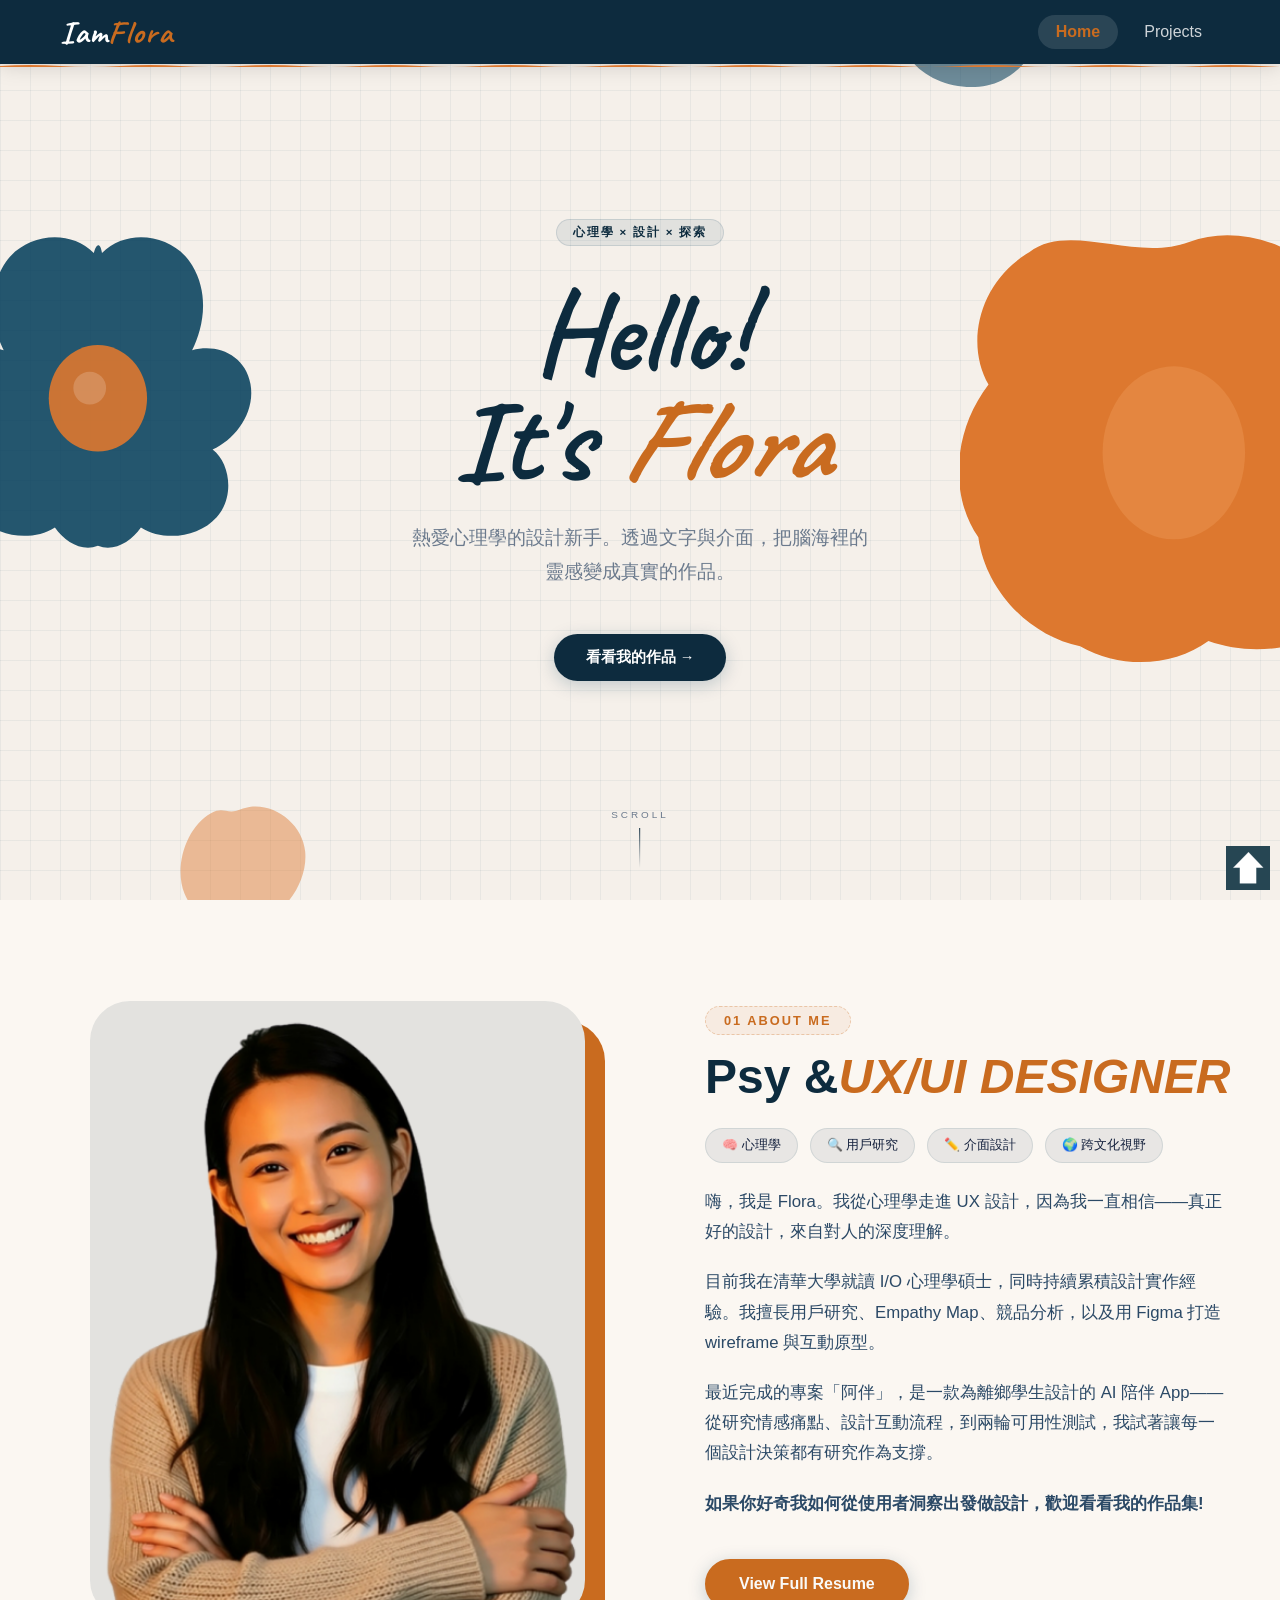
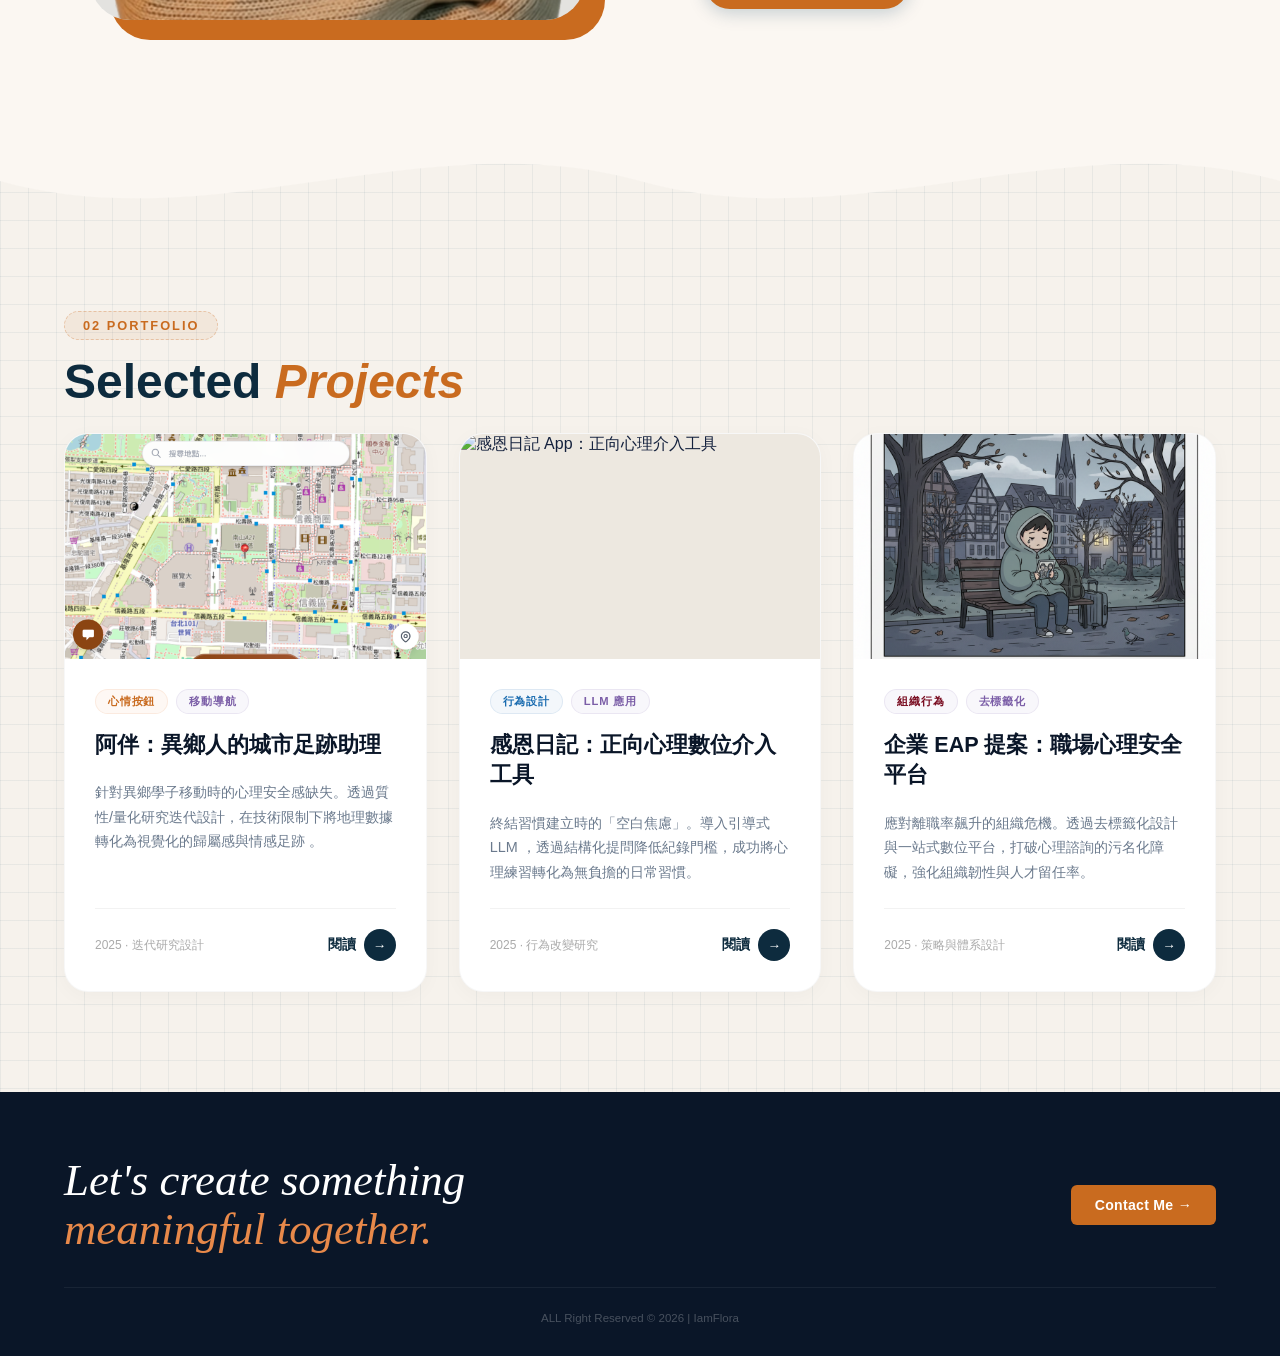
==== commit 14ed2407: "Update index.html" ====
--- a/index.html
+++ b/index.html
@@ -4,7 +4,7 @@
     <meta charset="UTF-8">
     <meta name="viewport" content="width=device-width, initial-scale=1.0">
     <title>IamFlora</title>
-    <link href="midterm.css" rel="stylesheet" >
+    <link href="css/midterm.css" rel="stylesheet" >
     <link rel="preconnect" href="https://fonts.googleapis.com">
     <link rel="preconnect" href="https://fonts.gstatic.com" crossorigin>
     <link href="https://fonts.googleapis.com/css2?family=Caveat:wght@400..700&display=swap" rel="stylesheet">
@@ -273,4 +273,4 @@
 
 </body>
 
-</html>+</html>
--- a/css/midterm.css
+++ b/css/midterm.css
@@ -0,0 +1,828 @@
+@charset "utf-8";
+/* CSS Document */
+@import url('https://fonts.googleapis.com/css2?family=Caveat:wght@400..700&display=swap');
+
+* {
+  box-sizing: border-box;
+  margin: 0;
+  padding: 0;
+}
+
+html {
+  scroll-behavior: smooth;
+}
+
+body {
+      background-color: var(--cream);
+      background-image:
+        linear-gradient(rgba(0,59,89,0.06) 1px, transparent 1px),
+        linear-gradient(90deg, rgba(0,59,89,0.06) 1px, transparent 1px);
+      background-size: 28px 28px;
+      font-family: 'Noto Sans TC', sans-serif;
+      color: #14213D;
+      overflow-x: hidden;
+    }
+
+:root {
+  --navy:     #0D2B3E; 
+  --amber:    #C96B1F;    /* 強調色：溫暖、洞察 */
+  --amber-lt: #E8894A;
+  --cream:    #F6F2EC;    /* 背景底色：紙張質感 */
+  --sand:     #EDE8E0;
+  --white:    #FAFAF8;
+  --dark:     #0A1628;
+  --text:     #2b4966;
+  --muted:    #6B7A8D;
+  --subtle:   #A8B4C0;
+    }
+
+
+  /* ── NAV ── */
+    nav {
+      position: fixed; 
+      top: 0; 
+      left: 0; 
+      width: 100%;
+      height: 64px;
+      background: var(--navy);
+      display: flex; align-items: center; justify-content: space-between;
+      padding: 0 60px;
+      z-index: 1000;
+      box-shadow: 0 2px 20px rgba(0,0,0,0.15);
+    }
+
+      nav::after {
+      content: '';
+      position: absolute;
+      bottom: -3px; left: 0; width: 100%; height: 3px;
+      background: url("data:image/svg+xml,%3Csvg xmlns='http://www.w3.org/2000/svg' width='1440' height='6'%3E%3Cpath d='M0,3 Q30,1 60,3 Q90,5 120,3 Q150,1 180,3 Q210,5 240,3 Q270,1 300,3 Q330,5 360,3 Q390,1 420,3 Q450,5 480,3 Q510,1 540,3 Q570,5 600,3 Q630,1 660,3 Q690,5 720,3 Q750,1 780,3 Q810,5 840,3 Q870,1 900,3 Q930,5 960,3 Q990,1 1020,3 Q1050,5 1080,3 Q1110,1 1140,3 Q1170,5 1200,3 Q1230,1 1260,3 Q1290,5 1320,3 Q1350,1 1380,3 Q1410,5 1440,3' stroke='%23DD782F' stroke-width='2' fill='none'/%3E%3C/svg%3E") repeat-x;
+    }
+    
+    .nav-logo {
+      font-family: 'Caveat', cursive;
+      font-size: 2rem; font-weight: 700;
+      color: #fff; text-decoration: none;
+      letter-spacing: 1px;
+    }
+
+    .nav-logo span { color: var(--amber); }
+
+    .nav-links { 
+      display: flex; 
+      gap: 8px; 
+    }
+
+    .nav-links a {
+      color: rgba(255,255,255,0.8);
+      text-decoration: none;
+      padding: 8px 18px;
+      border-radius: 20px;
+      font-size: 1rem;
+      font-weight: 500;
+      transition: all 0.25s;
+    }
+    .nav-links a:hover, .nav-links a.active {
+      background: rgba(255,255,255,0.12);
+      color: #fff;
+    }
+    .nav-links a.active { color: var(--amber); font-weight: 700; }
+
+
+    /* hamburger */
+    .hamburger {
+      display: none;
+      flex-direction: column;
+      gap: 5px;
+      cursor: pointer; 
+      padding: 4px;
+      background: none;
+      border: none;
+    }
+    .hamburger span {
+      display: block; 
+      width: 24px; height: 2px;
+      background: #fff; 
+      border-radius: 2px;
+      transition: all 0.3s;
+    }
+    .hamburger.open span:nth-child(1) { transform: translateY(7px) rotate(45deg); }
+    .hamburger.open span:nth-child(2) { opacity: 0; }
+    .hamburger.open span:nth-child(3) { transform: translateY(-7px) rotate(-45deg); }
+
+    .mobile-menu {
+      display: none;
+      position: fixed; 
+      top: 64px;
+      left: 0; 
+      width: 100%;
+      background: var(--navy);
+      flex-direction: column;
+      padding: 16px 24px 24px;
+      z-index: 999;
+      border-top: 1px solid rgba(255,255,255,0.1);
+    }
+    .mobile-menu.open { 
+      display: flex; 
+    }
+    .mobile-menu a {
+      color: rgba(255,255,255,0.85);
+      text-decoration: none;
+      padding: 14px 0;
+      font-size: 1rem;
+      border-bottom: 1px solid rgba(255,255,255,0.08);
+    }
+    .mobile-menu a.active { 
+      color: var(--amber); 
+      font-weight: 700;
+     }
+
+/* ── HERO ── */
+    .hero{
+      min-height:100vh;
+      display:flex;align-items:center;justify-content:center;
+      position:relative;overflow:hidden;
+      background:#F5F0EA;
+    }
+
+    /* Grid texture */
+    .hero::before{
+      content:'';
+      position:absolute;inset:0;
+      background-image:
+        linear-gradient(rgba(0,59,89,0.055) 1px,transparent 1px),
+        linear-gradient(90deg,rgba(0,59,89,0.055) 1px,transparent 1px);
+      background-size:30px 30px;
+      z-index:0;
+    }
+
+    /* ── organic blobs ── */
+    .blob{
+      position:absolute;
+      pointer-events:none;user-select:none;
+      z-index:1;
+    }
+    .blob-1{
+      left:-12vw;top:50%;
+      transform:translateY(-52%);
+      width:clamp(260px,40vw,600px);
+      animation:driftA 9s ease-in-out infinite;
+    }
+    .blob-2{
+      right:-10vw;top:50%;
+      transform:translateY(-48%);
+      width:clamp(220px,35vw,520px);
+      animation:driftB 11s ease-in-out infinite;
+    }
+    .blob-3{
+      right:18vw;top:-6vh;
+      width:clamp(80px,12vw,180px);
+      opacity:0.55;
+      animation:driftC 7s ease-in-out infinite;
+    }
+    .blob-4{
+      left:14vw;bottom:-4vh;
+      width:clamp(70px,10vw,150px);
+      opacity:0.45;
+      animation:driftD 8s ease-in-out infinite;
+    }
+
+    @keyframes driftA{
+      0%,100%{transform:translateY(-52%) rotate(-2deg)}
+      50%{transform:translateY(-58%) rotate(3deg)}
+    }
+    @keyframes driftB{
+      0%,100%{transform:translateY(-48%) rotate(4deg)}
+      50%{transform:translateY(-42%) rotate(-3deg)}
+    }
+    @keyframes driftC{
+      0%,100%{transform:rotate(-5deg) scale(1)}
+      50%{transform:rotate(8deg) scale(1.08)}
+    }
+    @keyframes driftD{
+      0%,100%{transform:rotate(6deg) scale(1)}
+      50%{transform:rotate(-4deg) scale(1.06)}
+    }
+
+    /* Centre text */
+    .hero-content{
+      position:relative;z-index:2;
+      text-align:center;
+      padding:calc(var(--nav-h) + 40px) 20px 80px;
+      max-width:700px;
+    }
+
+    .hero-eyebrow{
+      display:inline-flex;align-items:center;gap:8px;
+      background:rgba(0,59,89,0.08);
+      border:1px solid rgba(0,59,89,0.12);
+      color:var(--navy);
+      font-size:0.72rem;font-weight:600;
+      padding:5px 16px;border-radius:20px;
+      letter-spacing:1.8px;text-transform:uppercase;
+      margin-bottom:32px;
+      animation:fadeUp 0.7s ease both;
+    }
+
+    .hero-title{
+      font-family:'Caveat',cursive;
+      font-size:clamp(4rem,9vw,8.5rem);
+      font-weight:700;line-height:0.95;
+      color:var(--navy);
+      margin-bottom:24px;
+      animation:fadeUp 0.8s 0.1s ease both;
+    }
+    .hero-title em{
+      font-style:italic;
+      color:var(--amber);
+    }
+
+    .hero-sub{
+      font-size:clamp(1rem,1.8vw,1.18rem);
+      color:var(--muted);line-height:1.85;
+      max-width:460px;margin:0 auto 44px;
+      animation:fadeUp 0.8s 0.2s ease both;
+    }
+
+    .hero-links{
+      display:flex;gap:14px;justify-content:center;flex-wrap:wrap;
+      animation:fadeUp 0.8s 0.3s ease both;
+    }
+    .btn-solid{
+      background:var(--navy);color:#fff;
+      padding:14px 32px;border-radius:32px;
+      text-decoration:none;font-weight:700;font-size:0.92rem;
+      transition:all 0.3s;
+      box-shadow:0 4px 18px rgba(0,59,89,0.22);
+    }
+    .btn-solid:hover{background:var(--dark);transform:translateY(-2px);box-shadow:0 8px 28px rgba(0,59,89,0.3)}
+    .btn-ghost{
+      border:2px solid var(--navy);color:var(--navy);
+      padding:12px 28px;border-radius:32px;
+      text-decoration:none;font-weight:700;font-size:0.92rem;
+      transition:all 0.3s;
+    }
+    .btn-ghost:hover{background:var(--navy);color:#fff;transform:translateY(-2px)}
+
+    /* scroll hint */
+    .scroll-hint{
+      position:absolute;bottom:32px;left:50%;
+      transform:translateX(-50%);
+      display:flex;flex-direction:column;align-items:center;gap:8px;
+      z-index:2;animation:fadeUp 1s 0.8s ease both;
+    }
+    .scroll-hint span{font-size:0.62rem;letter-spacing:3px;text-transform:uppercase;color:var(--muted)}
+    .scroll-line{
+      width:1px;height:40px;
+      background:linear-gradient(to bottom,var(--navy),transparent);
+      animation:pulse 2s ease-in-out infinite;
+    }
+    @keyframes pulse{0%,100%{opacity:0.3;transform:scaleY(0.7)}50%{opacity:1;transform:scaleY(1)}}
+
+/* ── 統一標題區容器 ── */
+.section-header {
+  display: flex;
+  flex-direction: column; /* 關鍵修改：強制上下堆疊 */
+  align-items: flex-start; /* 靠左對齊，若要全站置中可改為 center */
+  gap: 16px;               /* 標籤與下方標題的間距 */
+  margin-bottom: 2ㄢpx;
+  position: relative;
+}      
+
+/* ── 統一標籤 (磨砂玻璃虛線感) ── */
+.section-tag {
+  display: inline-block;
+  font-size: 0.8rem;
+  letter-spacing: 2px;
+  text-transform: uppercase;
+  color: var(--amber);
+  font-weight: 700;
+  background: rgba(201, 107, 31, 0.08); 
+  border: 1.5px dashed rgba(201, 107, 31, 0.3);
+  padding: 6px 18px;
+  border-radius: 30px;
+  white-space: nowrap;     /* 防止標籤文字斷行 */
+  margin-top: 10px;        /* 微調垂直位置對齊大標題 */
+}
+
+/* ── 統一主標題 (支援上下排列) ── */
+.section-title {
+  font-family: 'Noto Sans TC', sans-serif; /* 截圖中看起來更像黑體 */
+  font-size: clamp(3rem, 6vw, 3rem);
+  font-weight: 900;        /* 增加粗細，符合截圖風格 */
+  line-height: 1.1;
+  color: var(--navy);
+  margin: 0;
+  position: relative;
+  display: block;          /* 確保它是塊級元素以便上下排列 */
+}
+
+/* 截圖中的強調色文字 (做設計) */
+.section-title em {
+  font-style: italic;
+  color: var(--amber);
+  margin-top: 12px;
+}
+
+
+
+/* ── ABOUT 區塊優化 ── */
+.about {
+  background-color: #fbf7f2;
+  padding: 80px 0;
+  position: relative;
+  overflow: hidden;
+}
+
+.about-wrap {
+  display: grid;
+  grid-template-columns: 45% 55%; /* 照片佔 45%，文字佔 55% */
+  max-width: 1100px;
+  margin: 0 auto;
+  align-items: center; /* 垂直居中 */
+  gap: 120px; /* 增加照片與文字間的呼吸感 */
+}
+
+.about-photo {
+  background-color: rgba(13, 43, 62, 0.1);
+  position: relative;
+  width: 100%;
+  aspect-ratio: 4/5;
+  border-radius: 40px; /* 增加大圓角，呼應手寫風格 */
+  overflow: hidden;
+  box-shadow: 20px 20px 0px var(--amber); /* 加上偏移實色陰影，增加設計感 */
+}
+
+.about-photo img {
+  width: 100%;
+  height: 100%;
+  object-fit: cover;
+  display: block;
+}
+
+/* 修正文字顏色與間距 */
+.about-text p {
+  font-size: 1.05rem;
+  color: var(--text);
+  line-height: 1.8;
+  margin-bottom: 20px;
+  max-width: 520px;
+}
+
+
+.about-text {
+  margin-bottom: 16px;
+  padding: 16px 0;
+  text-align: left; /* 確保文字靠左對齊 */
+}
+
+/* 按鈕位置調整 */
+.about-action {
+  margin-top: 40px;
+}
+
+/* 藥丸樣式修正 */
+.interest-pills {
+  display: flex;
+  flex-wrap: wrap;
+  gap: 12px;
+  margin: 24px 0px;
+}
+
+.pill {
+  background: rgba(13, 43, 62, 0.08);
+  border: 1px solid rgba(0, 59, 89, 0.1);
+  padding: 8px 16px;
+  border-radius: 50px;
+  font-size: 0.8rem;
+}
+ 
+
+.download-btn {
+  display: inline-flex; 
+  width: fit-content;
+  background: var(--amber);
+  border: 2px solid var(--amber);
+  color: #FAFAF8;
+  padding: 14px 32px;
+  border-radius: 32px;
+  text-decoration: none;
+  font-weight: 700;
+  font-size: 1rem;
+  display: flex;
+  align-items: center;
+  gap: 8px;
+  transition: all 0.3s ease;
+  box-shadow:0 4px 18px rgba(0,59,89,0.22);
+}
+
+.download-btn:hover {
+  background: rgba(221, 120, 47, 0.08);
+  color: var(--amber);
+  box-shadow: 0 5px 15px rgba(201, 107, 31, 0.3);
+  transform: translateY(-2px);
+}
+
+
+
+/* ── 專案區塊整體佈局 ── */
+.project-section { 
+  padding: 60px 0 100px; /* 增加頂部間距，營造區塊呼吸感 */
+}
+
+.project-inner { 
+  width: 90%; 
+  max-width: 1200px; /* 稍微放寬，讓三欄佈局更舒展 */
+  margin: 0 auto; 
+}
+
+.project-grid {
+  display: grid;
+  grid-template-columns: repeat(12, 1fr);
+  gap: 32px; /* 增加間距，減少卡片間的擁擠感 */
+}
+
+/* ── 卡片基礎樣式 ── */
+.pcard {
+  background: #fff;
+  border-radius: 24px; /* 更圓潤的角，提升親和力與現代感 */
+  overflow: hidden;
+  box-shadow: 0 4px 20px rgba(0,0,0,0.03); /* 極淡的初始投影 */
+  text-decoration: none; 
+  color: inherit;
+  margin-top: 24px;
+  display: flex; 
+  flex-direction: column;
+  /* 使用貝茲曲線讓懸浮動畫更優雅 */
+  transition: transform 0.5s cubic-bezier(0.165, 0.84, 0.44, 1), 
+              box-shadow 0.5s cubic-bezier(0.165, 0.84, 0.44, 1);
+  position: relative;
+  border: 1px solid rgba(0,0,0,0.03); /* 淡淡的邊框增加精緻度 */
+}
+
+/* 僅保留使用的三欄佈局 (Span 4 = 12欄中的3格) */
+.pcard.third { 
+  grid-column: span 4; 
+}
+
+
+/* ── 圖片容器 ── */
+.pcard-img {
+  width: 100%; 
+  overflow: hidden;
+  background: var(--sand);
+  flex-shrink: 0;
+  aspect-ratio: 16 / 10; /* 統一比例，確保圖片視覺整齊 */
+}
+
+.pcard-img img {
+  width: 100%; 
+  height: 100%; 
+  object-fit: cover; 
+  display: block;
+  transition: transform 0.8s cubic-bezier(0.165, 0.84, 0.44, 1);
+}
+
+.pcard:hover .pcard-img img { 
+  transform: scale(1.08); /* 圖片輕微放大增加沈浸感 */
+}
+
+/* ── 內容區塊 ── */
+.pcard-body { 
+  padding: 30px; /* 增加內距，建立內容呼吸感 */
+  flex: 1; 
+  display: flex; 
+  flex-direction: column; 
+}
+
+/* 標籤 Chips */
+.pcard-cats { 
+  display: flex;
+  gap: 8px; 
+  margin-bottom: 16px; 
+  flex-wrap: wrap; 
+}
+
+.cat {
+  font-size: 0.7rem;
+  padding: 4px 12px; 
+  border-radius: 50px; /* 膠囊狀標籤更有設計感 */
+  font-weight: 700;
+  text-transform: uppercase; 
+  letter-spacing: 0.8px;
+  border: 1px solid transparent;
+}
+
+/* 根據專案性質微調標籤配色 */
+.cat-ui     { background: rgba(30, 108, 176, 0.05); color: #1a6cb0; border-color: rgba(30, 108, 176, 0.1); }
+.cat-psych  { background: rgba(221, 120, 47, 0.05); color: var(--amber); border-color: rgba(221, 120, 47, 0.1); }
+.cat-res    { background: rgba(123, 94, 167, 0.05); color: #7B5EA7; border-color: rgba(123, 94, 167, 0.1); }
+.cat-blog    { background: rgba(123, 94, 167, 0.05); color: #790c20; border-color: rgba(123, 94, 167, 0.1); }
+
+
+/* ── 標題與手繪感底線 ── */
+.pcard-body h2 {
+  font-size: 1.35rem; 
+  font-weight: 800; 
+  color: var(--dark);
+  margin-bottom: 12px; 
+  line-height: 1.4;
+}
+
+/* 標題 span 的手繪底線動畫效果 */
+.pcard-body h2 span {
+  display: inline-block;
+  background-image: url("data:image/svg+xml,%3Csvg xmlns='http://www.w3.org/2000/svg' width='200' height='8'%3E%3Cpath d='M2 6 Q50 2 100 5 Q150 8 198 4' stroke='%23DD782F' stroke-width='3' fill='none' stroke-linecap='round'/%3E%3C/svg%3E");
+  background-repeat: no-repeat;
+  background-position: 0 105%;
+  background-size: 0% 8px; /* 初始寬度為 0 */
+  transition: background-size 0.4s ease;
+  padding-bottom: 8px;
+}
+
+/* 當滑鼠進入卡片，底線像畫開一樣展開 */
+.pcard:hover h2 span {
+  background-size: 100% 8px;
+}
+
+.pcard-body p {
+  font-size: 0.9rem; 
+  color: var(--muted); 
+  line-height: 1.7; /* 增加行高，提升長文閱讀舒適度 */
+  flex: 1; 
+  margin-bottom: 24px;
+}
+
+/* ── 頁腳引導 ── */
+.pcard-footer {
+  display: flex; 
+  align-items: center; 
+  justify-content: space-between;
+  border-top: 1px solid rgba(0, 0, 0, 0.05); /* 淡淡的分割線 */
+  padding-top: 20px;
+}
+
+.pcard-meta { 
+  font-size: 0.75rem; 
+  color: #aaa; 
+  font-weight: 500;
+}
+
+.pcard-link {
+  display: inline-flex; 
+  align-items: center; 
+  gap: 8px;
+  font-size: 0.85rem; 
+  font-weight: 700; 
+  color: var(--navy);
+}
+
+.pcard-link .arrow {
+  width: 32px; 
+  height: 32px; 
+  border-radius: 50%;
+  background: var(--navy); 
+  color: #fff;
+  display: flex; 
+  align-items: center; 
+  justify-content: center;
+  transition: all 0.3s ease;
+}
+
+.pcard:hover .pcard-link .arrow { 
+  transform: translateX(5px); 
+  background: var(--amber); /* 懸浮時箭頭變色引導點擊 */
+}
+
+/*aside*/
+aside{
+	position:fixed;
+	right:10px;
+	bottom:10px;
+	z-index:100000;
+}
+
+.totop{
+	width:44px;
+	height:44px;
+
+	background:rgba(38, 70, 83, 1) url(../images/top2x.png) no-repeat;
+	background-size:200%;
+	background-position:0px 0px;
+
+}
+
+.totop:hover{
+	background:rgba(38, 70, 83, 1) url(../images/top2x.png) no-repeat;
+	background-size:200%;
+	background-position:-44px 0px;
+}
+
+ /* ═══ FOOTER ═══ */
+    footer {
+      background: var(--dark);
+      color: rgba(255,255,255,0.5);
+      padding: 64px 64px 32px;
+    }
+
+    .footer-inner {
+      max-width: 1160px; margin: 0 auto;
+      display: flex; align-items: center;
+      justify-content: space-between;
+      padding-bottom: 32px;
+      border-bottom: 1px solid rgba(255,255,255,0.06);
+      margin-bottom: 24px;
+      flex-wrap: wrap; gap: 32px;
+    }
+
+    .footer-headline {
+      font-family: 'DM Serif Display', serif;
+      font-size: clamp(1.8rem, 4vw, 2.8rem);
+      font-weight: 400; color: #fff;
+      line-height: 1.1;
+      font-style: italic;
+    }
+
+    .footer-headline span { color: var(--amber-lt); }
+
+    .footer-cta-wrap { display: flex; flex-direction: column; align-items: flex-end; gap: 16px; }
+
+    .footer-contact {
+      display: inline-flex; align-items: center; gap: 8px;
+      background: var(--amber); color: #fff;
+      padding: 12px 24px; border-radius: 6px;
+      text-decoration: none; font-weight: 600;
+      font-size: 0.88rem; letter-spacing: 0.02em;
+      transition: all 0.25s var(--ease);
+    }
+    .footer-contact:hover { background: var(--amber-lt); transform: translateY(-2px); }
+
+    .footer-copy {
+      max-width: 1160px; margin: 0 auto;
+      font-size: 0.72rem; text-align: center;
+      color: rgba(255,255,255,0.25);
+    }
+
+
+/* 平板電腦與小型筆電 (1024px 以下) */
+@media (max-width: 1024px) {
+  nav { 
+    padding: 0 30px; 
+  }
+
+  .about-wrap {
+    width: 95%; 
+    max-width: 100%;
+    padding: 0 40px;
+    gap: 80px; 
+  }
+  .about-text {
+    max-width: 90%; 
+    flex: 1;
+  }
+
+  .about-photo { 
+    max-width: 420px; 
+    margin: 0 auto; 
+  }
+  
+  .interest-pills { 
+    justify-content: left; 
+  }
+}
+
+
+/*標準手機版 (768px 以下) 整合優化版 */
+@media (max-width: 768px) {
+  /* ── 導航列與佈局 ── */
+  nav { 
+    padding: 0 20px; 
+  }
+  .nav-links { 
+    display: none; 
+  }
+  .hamburger { 
+    display: flex; 
+  }
+
+  /* ── Hero 區塊比例 ── */
+  .hero-title { 
+    font-size: clamp(3rem, 11vw, 4.5rem); 
+    margin-bottom: 20px;
+  }
+  .hero-sub {
+    font-size: 1rem;
+    padding: 0 15px;
+    margin-bottom: 32px;
+  }
+
+  /* 背景裝飾優化 */
+  .blob-3, .blob-4 { display: none; } 
+  .blob-1 { width: 180px; left: -50px; top: 15%; opacity: 0.4; }
+  .blob-2 { width: 160px; right: -40px; bottom: 10%; opacity: 0.4; }
+
+  /* Hero 按鈕並排 */
+  .hero-links {
+    display: flex;
+    flex-direction: row; 
+    justify-content: center;
+    gap: 12px;
+    padding: 0 20px;
+  }
+  .btn-ghost { display: none; }
+  .btn-solid { flex: 1; max-width: 180px; padding: 12px 15px; font-size: 0.9rem; }
+
+  /* ── About Me 區塊佈局 (標題移至照片上方) ── */
+  .about-wrap {
+    display: flex;
+    flex-direction: column; /* 改用 Flex 方便控制 order */
+    align-items: center;
+    gap: 32px;
+    padding: 0 24px;
+  }
+
+  /* 使內部元素能獨立排序 */
+  .about-text {
+    display: contents; 
+  }
+
+  /* 1. 標題區置中並排在最前 */
+  .section-header {
+    order: 1; 
+    align-items: center; 
+    text-align: center;
+    margin-bottom: 0; /* 靠 order 控制間距 */
+  }
+  .section-title { font-size: 2.2rem; }
+  .section-title::after {
+    left: 50%;
+    transform: translateX(-50%);
+    width: 85%;
+  }
+
+  /* 2. 照片排在標題下方 */
+  .about-photo {
+    order: 2;
+    width: 85%;
+    max-width: 320px;
+    box-shadow: 12px 12px 0px var(--amber);
+    margin: 0 auto;
+  }
+
+  /* 3. 興趣標籤排在照片下方 */
+  .interest-pills {
+    order: 3;
+    justify-content: center;
+    gap: 8px;
+    margin: 8px 0;
+  }
+
+  /* 4. 介紹文字排在標籤下方 */
+  .about-text p {
+    order: 4;
+    text-align: center;
+    font-size: 0.95rem;
+    margin: 0 auto 16px;
+    max-width: 100%;
+  }
+
+  /* 5. 下載按鈕區排在最後並置中 */
+  .about-action {
+    order: 5;
+    display: flex;
+    justify-content: center;
+    width: 100%;
+    margin-top: 8px;
+  }
+
+  .download-btn {
+    align-items: center; 
+    justify-content: center;
+    margin: 0;
+  }
+
+  /* ── 專案卡片比例 ── */
+  .project-grid {
+  display: grid;
+  grid-template-columns: 1fr;  /* ⭐ 這行最重要 */
+  gap: 32px;
+  justify-items: center;
+}
+
+  .pcard {
+  max-width: 520px;
+  width: 100%;
+}
+
+  .pcard-body { padding: 24px; }
+  .pcard-body h2 { font-size: 1.2rem; }
+
+  /* ── Footer 比例 ── */
+  .footer-inner {
+    flex-direction: column;
+    text-align: center;
+    gap: 24px;
+    padding: 40px 20px;
+  }
+  .footer-headline { font-size: 1.8rem; }
+  .footer-cta-wrap { align-items: center; }
+}
